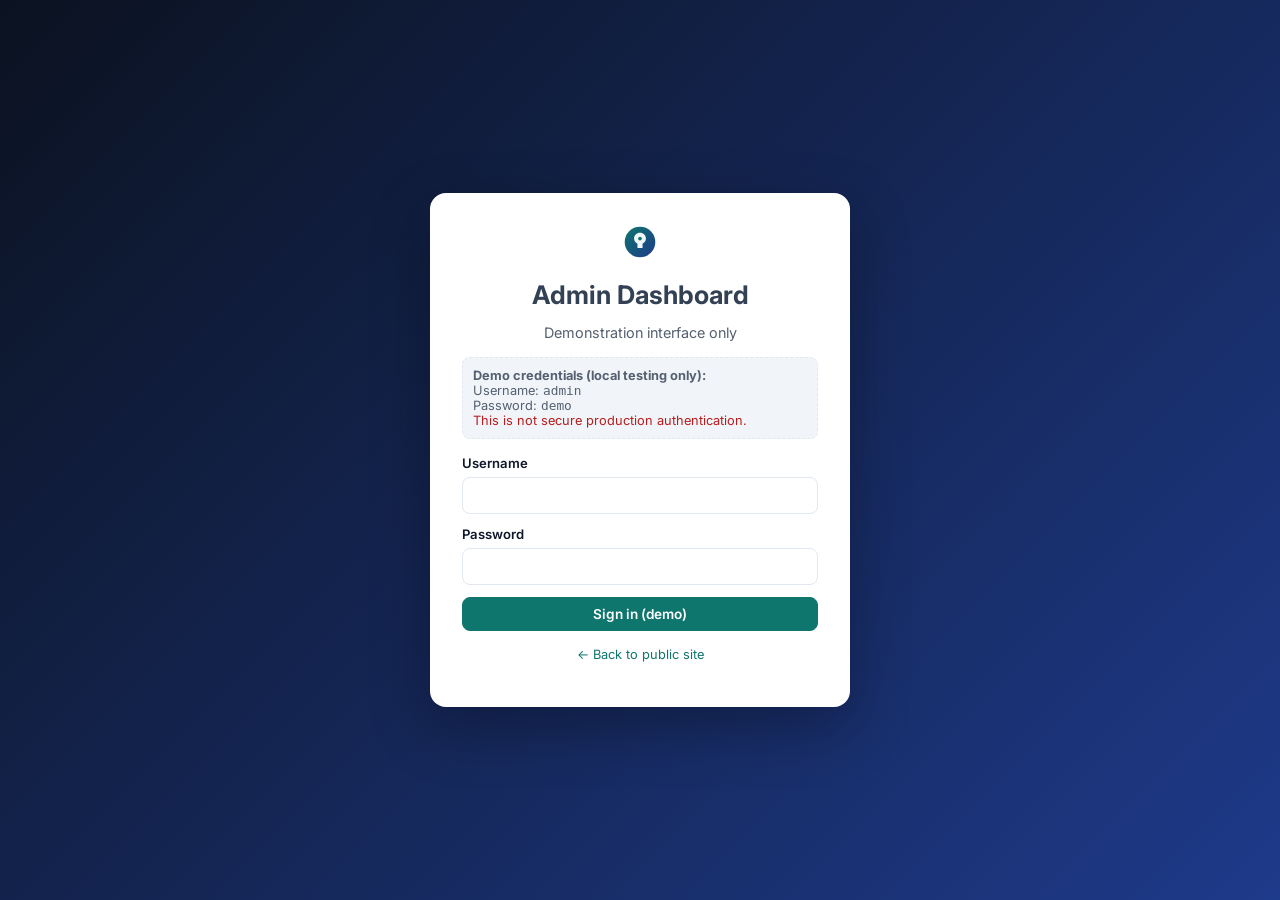
==== admin.html @ 68cb0996 "Build Oasis Healthcare Group concept platform demo" ====
<!DOCTYPE html>
<html lang="en">
<head>
  <meta charset="UTF-8">
  <meta name="viewport" content="width=device-width, initial-scale=1.0">
  <title>Oasis Healthcare Group — Admin Dashboard (Demo)</title>
  <meta name="robots" content="noindex, nofollow">
  <meta name="description" content="Demonstration administration dashboard for the Oasis Healthcare Group concept platform. Local demo data only.">
  <link rel="icon" href="assets/favicon.svg" type="image/svg+xml">
  <link rel="stylesheet" href="css/admin.css?v=6">
</head>
<body class="admin">
  <!-- Login screen -->
  <div id="loginScreen" class="login-wrap">
    <div class="login-card">
      <div data-logo="compact" style="display:flex; justify-content:center; margin-bottom:12px;"></div>
      <h1>Admin Dashboard</h1>
      <p>Demonstration interface only</p>
      <div class="login-demo">
        <strong>Demo credentials (local testing only):</strong><br>
        Username: <code>admin</code><br>
        Password: <code>demo</code><br>
        <span style="color:#b91c1c;">This is not secure production authentication.</span>
      </div>
      <form id="loginForm">
        <div class="field"><label for="lUser">Username</label><input id="lUser" type="text" autocomplete="username" required></div>
        <div class="field"><label for="lPass">Password</label><input id="lPass" type="password" autocomplete="current-password" required></div>
        <button class="btn btn-primary" type="submit" style="width:100%; justify-content:center;">Sign in (demo)</button>
        <p id="loginErr" style="color:#b91c1c; font-size:.85rem; margin-top:8px; display:none;"></p>
      </form>
      <p style="margin-top:16px; font-size:.8rem;"><a href="index.html">← Back to public site</a></p>
    </div>
  </div>

  <!-- App shell -->
  <div id="appShell" style="display:none;">
    <div class="demo-banner">
      <span class="icon"><svg viewBox="0 0 24 24" fill="none" stroke="currentColor" stroke-width="2" stroke-linecap="round"><path d="M10.3 3.8 1.8 18a2 2 0 0 0 1.7 3h17a2 2 0 0 0 1.7-3L13.7 3.8a2 2 0 0 0-3.4 0z"/><path d="M12 9v4M12 17h.01"/></svg></span>
      <span><strong>DEMO MODE.</strong> Data is stored in your browser (localStorage). No real hospital systems are connected. Do not use for real patient data.</span>
    </div>
    <div class="admin-shell">
      <aside class="sidebar" id="sidebar">
        <div class="sidebar-brand">
          <div data-logo="compact"></div>
        </div>
        <nav class="sidebar-nav" id="sideNav"></nav>
        <div class="sidebar-foot">v1.0 · Concept demo</div>
      </aside>
      <div class="sidebar-backdrop" id="sideBackdrop"></div>
      <div class="main">
        <header class="topbar">
          <div style="display:flex; align-items:center; gap:12px;">
            <button class="btn btn-sm sidebar-toggle" id="sideToggle">☰</button>
            <div>
              <div class="topbar-title" id="pageTitle">Overview</div>
              <div class="topbar-sub" id="pageSub">Demonstration dashboard</div>
            </div>
          </div>
          <div class="topbar-actions">
            <div class="search-box">
              <span class="icon"><svg viewBox="0 0 24 24" fill="none" stroke="currentColor" stroke-width="2" stroke-linecap="round" stroke-linejoin="round"><circle cx="11" cy="11" r="7"/><path d="M21 21l-4.3-4.3"/></svg></span>
              <input id="globalSearch" type="search" placeholder="Search…">
            </div>
            <button class="btn btn-sm btn-ghost" id="notifBtn" aria-label="Notifications" style="position:relative;">
              <span class="icon"><svg viewBox="0 0 24 24" fill="none" stroke="currentColor" stroke-width="1.8" stroke-linecap="round" stroke-linejoin="round"><path d="M18 8a6 6 0 1 0-12 0c0 7-3 9-3 9h18s-3-2-3-9"/><path d="M13.7 21a2 2 0 0 1-3.4 0"/></svg></span>
              <span id="notifCount" class="badge badge-danger" aria-hidden="true" style="position:absolute; top:-6px; right:-6px; display:none;">0</span>
            </button>
            <div class="profile-menu">
              <div class="avatar">A</div>
              <button class="btn btn-sm btn-ghost" id="logoutBtn">Logout</button>
            </div>
          </div>
        </header>
        <main class="content" id="content"></main>
      </div>
    </div>
  </div>

  <div id="toastHost" class="toast-host" aria-live="polite"></div>

  <script src="js/utils.js?v=3"></script>
  <script src="js/data.js?v=3"></script>
  <script src="js/components.js?v=3"></script>
  <script src="js/admin.js?v=4"></script>
</body>
</html>
---- css/admin.css ----
/* admin.css — enterprise dashboard design system */
@import url('https://fonts.googleapis.com/css2?family=Inter:wght@400;500;600;700&family=Fraunces:opsz,wght@9..144,500;9..144,600;9..144,700&display=swap');
:root {
  --a-bg: #f1f5f9;
  --a-sidebar: #0b1220;
  --a-sidebar-2: #111a2e;
  --a-card: #ffffff;
  --a-line: #e2e8f0;
  --a-ink: #0f172a;
  --a-body: #334155;
  --a-muted: #556070;
  --a-teal: #0f766e;
  --a-navy: #1e3a8a;
  --a-red: #dc2626;
  --a-amber: #d97706;
  --a-green: #16a34a;
  --a-purple: #7c3aed;
  --a-header-h: 64px;
  --a-sidebar-w: 260px;
}
* { box-sizing: border-box; }
body.admin { margin:0; font-family: 'Inter', system-ui, sans-serif; background: var(--a-bg); color: var(--a-body); font-size:14px; }
img { max-width:100%; }
a { color: var(--a-teal); text-decoration:none; }
button { font-family: inherit; cursor:pointer; }
input, select, textarea { font-family: inherit; font-size:14px; }

.admin-shell { display:grid; grid-template-columns: var(--a-sidebar-w) 1fr; min-height:100vh; }
.sidebar { background: var(--a-sidebar); color:#cbd5e1; display:flex; flex-direction:column; position:sticky; top:0; height:100vh; overflow-y:auto; }
.sidebar-brand { padding:20px; display:flex; align-items:center; gap:10px; border-bottom:1px solid rgba(255,255,255,.08); }
.sidebar-brand .logo-name { color:#fff; font-family: 'Fraunces', serif; font-size:1.1rem; }
.sidebar-brand .logo-sub { color: rgba(255,255,255,.5); font-size:.7rem; text-transform:uppercase; letter-spacing:.06em; }
.sidebar-nav { padding:12px; display:flex; flex-direction:column; gap:2px; flex:1; }
.nav-item { display:flex; align-items:center; gap:10px; padding:10px 12px; border-radius:8px; color: rgba(255,255,255,.75); background:none; border:none; width:100%; text-align:left; font-weight:500; font-size:.9rem; }
.nav-item:hover { background: rgba(255,255,255,.06); color:#fff; }
.nav-item.active { background: rgba(15,118,110,.25); color:#fff; border-left:3px solid var(--a-teal); }
.nav-item .icon { width:18px; height:18px; display:inline-flex; }
.nav-item .icon svg { width:100%; height:100%; }
.sidebar-foot { padding:16px; border-top:1px solid rgba(255,255,255,.08); font-size:.75rem; color: rgba(255,255,255,.45); }

.main { display:flex; flex-direction:column; min-width:0; }
.topbar { height: var(--a-header-h); background:#fff; border-bottom:1px solid var(--a-line); display:flex; align-items:center; justify-content:space-between; padding:0 24px; gap:16px; position:sticky; top:0; z-index:50; }
.topbar-title { font-size:1.1rem; font-weight:600; color: var(--a-ink); }
.topbar-sub { font-size:.8rem; color: var(--a-muted); }
.topbar-actions { display:flex; align-items:center; gap:10px; }
.search-box { display:flex; align-items:center; gap:8px; background: var(--a-bg); border:1px solid var(--a-line); border-radius:8px; padding:6px 10px; min-width:220px; }
.search-box input { border:none; background:transparent; outline:none; width:100%; }
.search-box .icon { width:16px; height:16px; color: var(--a-muted); display:inline-flex; }
.search-box .icon svg { width:100%; height:100%; }
.profile-menu { display:flex; align-items:center; gap:8px; }
.avatar { width:32px; height:32px; border-radius:50%; background: var(--a-teal); color:#fff; display:flex; align-items:center; justify-content:center; font-weight:600; font-size:.85rem; }

.content { padding:24px; flex:1; }
.page { display:none; }
.page.active { display:block; }

.demo-banner { background: linear-gradient(90deg, #7c3aed, #1e3a8a); color:#fff; padding:10px 24px; font-size:.85rem; display:flex; align-items:center; gap:10px; }
.demo-banner .icon { width:16px; height:16px; display:inline-flex; }
.demo-banner .icon svg { width:100%; height:100%; }

/* cards */
.kpi-grid { display:grid; grid-template-columns: repeat(4,1fr); gap:16px; margin-bottom:20px; }
.kpi { background: var(--a-card); border:1px solid var(--a-line); border-radius:12px; padding:18px; }
.kpi .kpi-label { font-size:.78rem; color: var(--a-muted); text-transform:uppercase; letter-spacing:.06em; font-weight:600; }
.kpi .kpi-value { font-size:1.9rem; font-weight:700; color: var(--a-ink); margin:6px 0 2px; font-family:'Fraunces',serif; }
.kpi .kpi-sub { font-size:.78rem; color: var(--a-muted); }
.kpi .kpi-icon { width:36px; height:36px; border-radius:8px; display:flex; align-items:center; justify-content:center; float:right; }
.kpi .kpi-icon .icon { width:18px; height:18px; display:inline-flex; }
.kpi .kpi-icon .icon svg { width:100%; height:100%; }
.kpi.teal .kpi-icon { background: rgba(15,118,110,.1); color: var(--a-teal); }
.kpi.navy .kpi-icon { background: rgba(30,58,138,.1); color: var(--a-navy); }
.kpi.amber .kpi-icon { background: rgba(217,119,6,.1); color: var(--a-amber); }
.kpi.green .kpi-icon { background: rgba(22,163,74,.1); color: var(--a-green); }
.kpi.purple .kpi-icon { background: rgba(124,58,237,.1); color: var(--a-purple); }
.kpi.red .kpi-icon { background: rgba(220,38,38,.1); color: var(--a-red); }

.panel { background: var(--a-card); border:1px solid var(--a-line); border-radius:12px; padding:20px; margin-bottom:20px; }
.panel-head { display:flex; align-items:center; justify-content:space-between; margin-bottom:16px; gap:12px; flex-wrap:wrap; }
.panel-title { font-size:1rem; font-weight:600; color: var(--a-ink); margin:0; }
.panel-sub { font-size:.8rem; color: var(--a-muted); margin:0; }

/* tables */
.table-wrap { overflow-x:auto; border:1px solid var(--a-line); border-radius:10px; background:#fff; }
table.data-table { width:100%; border-collapse:collapse; font-size:.88rem; }
table.data-table th { text-align:left; padding:10px 12px; background: var(--a-bg); color: var(--a-muted); font-weight:600; font-size:.75rem; text-transform:uppercase; letter-spacing:.05em; border-bottom:1px solid var(--a-line); white-space:nowrap; }
table.data-table td { padding:10px 12px; border-bottom:1px solid var(--a-line); vertical-align:top; }
table.data-table tr:hover td { background: #fafbfc; }
table.data-table tr:last-child td { border-bottom:none; }
.badge { display:inline-flex; align-items:center; gap:4px; font-size:.7rem; font-weight:600; padding:3px 8px; border-radius:999px; }
.badge-success { background: rgba(22,163,74,.12); color:#116932; }
.badge-warn { background: rgba(217,119,6,.12); color:#92400e; }
.badge-danger { background: rgba(220,38,38,.12); color:#991b1b; }
.badge-info { background: rgba(30,58,138,.12); color:#1e3a8a; }
.badge-muted { background: var(--a-bg); color: var(--a-muted); }
.badge-primary { background: rgba(15,118,110,.12); color: var(--a-teal); }
.badge-demo { background: rgba(124,58,237,.12); color:#6d28d9; }

/* forms */
.form-grid { display:grid; grid-template-columns: 1fr 1fr; gap:14px; }
.form-grid .full { grid-column: 1 / -1; }
.field { display:flex; flex-direction:column; gap:6px; margin-bottom:12px; }
.field label { font-size:.82rem; font-weight:600; color: var(--a-ink); }
.field input, .field select, .field textarea { width:100%; padding:9px 11px; border:1px solid var(--a-line); border-radius:8px; background:#fff; }
.field input:focus, .field select:focus, .field textarea:focus { outline:2px solid var(--a-teal); outline-offset:1px; border-color: var(--a-teal); }
.field textarea { resize:vertical; min-height:80px; }
.field-error { color: var(--a-red); font-size:.78rem; }
.field.invalid input, .field.invalid select, .field.invalid textarea { border-color: var(--a-red); }
.checkbox-row { display:flex; align-items:center; gap:8px; }

/* buttons */
.btn { display:inline-flex; align-items:center; gap:6px; padding:8px 14px; border-radius:8px; border:1px solid var(--a-line); font-weight:600; font-size:.85rem; background:#fff; color: var(--a-ink); }
.btn:hover { background: var(--a-bg); }
.btn-primary { background: var(--a-teal); color:#fff; border-color: var(--a-teal); }
.btn-primary:hover { background: #0b5e58; color:#fff; }
.btn-secondary { background: var(--a-navy); color:#fff; border-color: var(--a-navy); }
.btn-ghost { background:transparent; }
.btn-danger { background: var(--a-red); color:#fff; border-color: var(--a-red); }
.btn-sm { padding:5px 9px; font-size:.78rem; }
.btn .icon { width:14px; height:14px; display:inline-flex; }
.btn .icon svg { width:100%; height:100%; }

/* filter bars */
.filter-grid { display:grid; grid-template-columns: 2fr 1fr 1fr 1fr 1fr; gap:8px; margin-bottom:12px; }
.filter-grid.cols-4 { grid-template-columns: 2fr 1fr 1fr 1fr; }
.filter-grid input, .filter-grid select { width:100%; padding:8px 10px; border:1px solid var(--a-line); border-radius:8px; background:#fff; }

/* tabs in admin */
.view-tabs { display:flex; gap:4px; margin-bottom:16px; }
.view-tab { padding:8px 12px; border-radius:8px; background:transparent; border:1px solid var(--a-line); color: var(--a-muted); font-weight:600; font-size:.82rem; }
.view-tab.active { background: var(--a-teal); color:#fff; border-color: var(--a-teal); }

/* charts */
.bar-chart { display:flex; flex-direction:column; gap:8px; }
.bar-row { display:grid; grid-template-columns: 150px 1fr 36px; gap:8px; align-items:center; font-size:.82rem; }
.bar-track { height:8px; background: var(--a-bg); border-radius:999px; overflow:hidden; }
.bar-fill { height:100%; background: var(--a-teal); border-radius:999px; }
.legend { display:flex; flex-wrap:wrap; gap:10px; font-size:.8rem; }
.legend span { display:inline-flex; align-items:center; gap:6px; }
.legend i { width:10px; height:10px; border-radius:2px; display:inline-block; }

/* modal */
.modal-overlay { position:fixed; inset:0; z-index:500; background: rgba(15,23,42,.55); display:flex; align-items:center; justify-content:center; padding:20px; opacity:0; pointer-events:none; transition: opacity 180ms ease; }
.modal-overlay.show { opacity:1; pointer-events:auto; }
.modal-card { background:#fff; border-radius:12px; width:min(760px,100%); max-height:90vh; overflow:auto; box-shadow: 0 12px 40px rgba(15,23,42,.2); }
.modal-card.modal-sm { width:min(420px,100%); }
.modal-card.modal-lg { width:min(960px,100%); }
.modal-header { display:flex; align-items:center; justify-content:space-between; padding:16px 20px; border-bottom:1px solid var(--a-line); }
.modal-title { margin:0; font-size:1.05rem; font-weight:600; color: var(--a-ink); }
.modal-close { background:none; border:none; font-size:1.4rem; color: var(--a-muted); padding:4px 8px; border-radius:6px; }
.modal-close:hover { background: var(--a-bg); color: var(--a-ink); }
.modal-body-wrap { padding:20px; }
.modal-actions { display:flex; justify-content:flex-end; gap:8px; padding:14px 20px; border-top:1px solid var(--a-line); flex-wrap:wrap; }

/* toast */
.toast-host { position:fixed; bottom:20px; right:20px; z-index:600; display:flex; flex-direction:column; gap:8px; }
.toast { background: var(--a-ink); color:#fff; padding:10px 14px; border-radius:8px; box-shadow:0 8px 24px rgba(15,23,42,.2); transform: translateY(20px); opacity:0; transition: all 200ms ease; max-width:360px; font-size:.85rem; }
.toast.show { transform: translateY(0); opacity:1; }
.toast-success { background: var(--a-green); }
.toast-error { background: var(--a-red); }
.toast-warn { background: var(--a-amber); }
.toast-info { background: var(--a-teal); }

/* login */
.login-wrap { min-height:100vh; display:flex; align-items:center; justify-content:center; padding:20px; background: linear-gradient(135deg, #0b1220, #1e3a8a); }
.login-card { background:#fff; border-radius:16px; width:min(420px,100%); padding:32px; box-shadow:0 20px 60px rgba(0,0,0,.3); }
.login-card h1 { font-size:1.6rem; text-align:center; margin-bottom:6px; }
.login-card p { text-align:center; color: var(--a-muted); font-size:.9rem; }
.login-demo { background: var(--a-bg); border:1px dashed var(--a-line); border-radius:8px; padding:10px; font-size:.8rem; color: var(--a-muted); margin:16px 0; }

/* empty */
.empty-state { text-align:center; padding:32px 16px; color: var(--a-muted); }
.empty-state h3 { color: var(--a-ink); font-size:1rem; }

/* responsive */
.sidebar-toggle { display:none; }
@media (max-width: 900px) {
  .admin-shell { grid-template-columns: 1fr; }
  .sidebar { position:fixed; left:0; top:0; z-index:100; transform: translateX(-100%); transition: transform 220ms ease; width: var(--a-sidebar-w); }
  .sidebar.open { transform: translateX(0); }
  .sidebar-backdrop { position:fixed; inset:0; background: rgba(0,0,0,.4); z-index:99; display:none; }
  .sidebar-backdrop.open { display:block; }
  .sidebar-toggle { display:inline-flex; }
  .kpi-grid { grid-template-columns: repeat(2,1fr); }
  .form-grid { grid-template-columns: 1fr; }
}
@media (max-width: 900px) {
  .filter-grid, .filter-grid.cols-4 { grid-template-columns: 1fr 1fr; }
}
@media (max-width: 560px) {
  .kpi-grid { grid-template-columns: 1fr; }
  .content { padding:16px; }
  .topbar { padding:0 12px; }
  .search-box { display:none; }
  .topbar-sub { display:none; }
  .filter-grid, .filter-grid.cols-4 { grid-template-columns: 1fr; }
}
@media (prefers-reduced-motion: reduce) {
  * { animation-duration:.01ms !important; transition-duration:.01ms !important; }
}
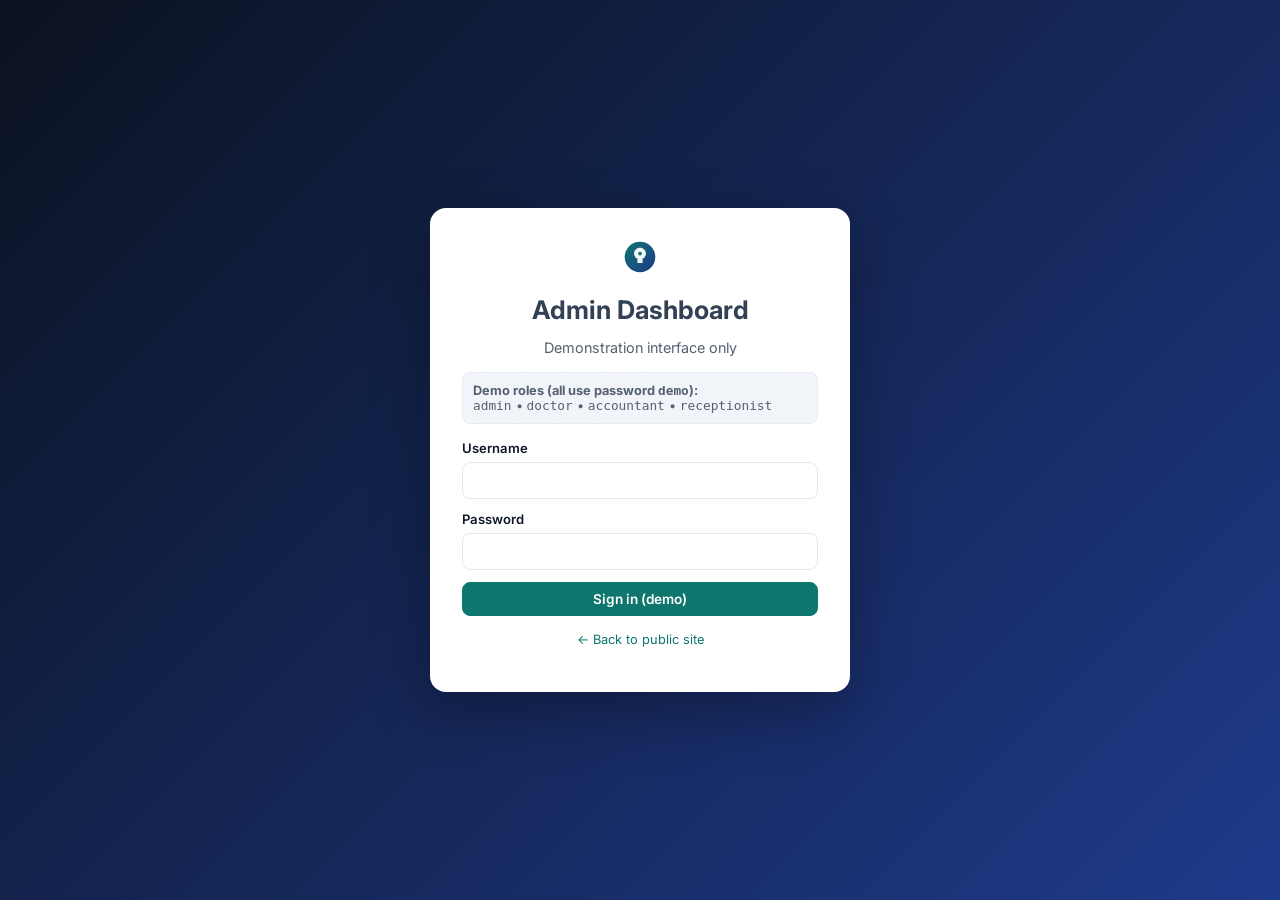
==== commit 649ccd31: "Add role-based demo logins and per-role default dashboards" ====
--- a/admin.html
+++ b/admin.html
@@ -7,7 +7,7 @@
   <meta name="robots" content="noindex, nofollow">
   <meta name="description" content="Demonstration administration dashboard for the Oasis Healthcare Group concept platform. Local demo data only.">
   <link rel="icon" href="assets/favicon.svg" type="image/svg+xml">
-  <link rel="stylesheet" href="css/admin.css?v=6">
+  <link rel="stylesheet" href="css/admin.css?v=11">
 </head>
 <body class="admin">
   <!-- Login screen -->
@@ -17,10 +17,8 @@
       <h1>Admin Dashboard</h1>
       <p>Demonstration interface only</p>
       <div class="login-demo">
-        <strong>Demo credentials (local testing only):</strong><br>
-        Username: <code>admin</code><br>
-        Password: <code>demo</code><br>
-        <span style="color:#b91c1c;">This is not secure production authentication.</span>
+        <strong>Demo roles (all use password <code>demo</code>):</strong><br>
+        <code>admin</code> • <code>doctor</code> • <code>accountant</code> • <code>receptionist</code>
       </div>
       <form id="loginForm">
         <div class="field"><label for="lUser">Username</label><input id="lUser" type="text" autocomplete="username" required></div>
@@ -41,7 +39,8 @@
     <div class="admin-shell">
       <aside class="sidebar" id="sidebar">
         <div class="sidebar-brand">
-          <div data-logo="compact"></div>
+          <div data-logo></div>
+          <button class="sidebar-close" id="sideClose" aria-label="Close navigation menu">&times;</button>
         </div>
         <nav class="sidebar-nav" id="sideNav"></nav>
         <div class="sidebar-foot">v1.0 · Concept demo</div>
@@ -50,16 +49,20 @@
       <div class="main">
         <header class="topbar">
           <div style="display:flex; align-items:center; gap:12px;">
-            <button class="btn btn-sm sidebar-toggle" id="sideToggle">☰</button>
+            <button class="btn btn-sm sidebar-toggle" id="sideToggle" aria-label="Open navigation menu" aria-expanded="false" aria-controls="sidebar">
+              <span class="icon"><svg viewBox="0 0 24 24" fill="none" stroke="currentColor" stroke-width="2" stroke-linecap="round"><path d="M3 6h18M3 12h18M3 18h18"/></svg></span>
+              <span class="sidebar-toggle-label">Menu</span>
+            </button>
             <div>
               <div class="topbar-title" id="pageTitle">Overview</div>
               <div class="topbar-sub" id="pageSub">Demonstration dashboard</div>
             </div>
           </div>
           <div class="topbar-actions">
+            <a class="btn btn-sm btn-ghost topbar-public" href="index.html" target="_blank" rel="noopener">View public site</a>
             <div class="search-box">
               <span class="icon"><svg viewBox="0 0 24 24" fill="none" stroke="currentColor" stroke-width="2" stroke-linecap="round" stroke-linejoin="round"><circle cx="11" cy="11" r="7"/><path d="M21 21l-4.3-4.3"/></svg></span>
-              <input id="globalSearch" type="search" placeholder="Search…">
+              <input id="globalSearch" type="search" placeholder="Search facilities…">
             </div>
             <button class="btn btn-sm btn-ghost" id="notifBtn" aria-label="Notifications" style="position:relative;">
               <span class="icon"><svg viewBox="0 0 24 24" fill="none" stroke="currentColor" stroke-width="1.8" stroke-linecap="round" stroke-linejoin="round"><path d="M18 8a6 6 0 1 0-12 0c0 7-3 9-3 9h18s-3-2-3-9"/><path d="M13.7 21a2 2 0 0 1-3.4 0"/></svg></span>
@@ -81,6 +84,6 @@
   <script src="js/utils.js?v=3"></script>
   <script src="js/data.js?v=3"></script>
   <script src="js/components.js?v=3"></script>
-  <script src="js/admin.js?v=4"></script>
+  <script src="js/admin.js?v=8"></script>
 </body>
 </html>
--- a/css/admin.css
+++ b/css/admin.css
@@ -28,8 +28,13 @@
 .admin-shell { display:grid; grid-template-columns: var(--a-sidebar-w) 1fr; min-height:100vh; }
 .sidebar { background: var(--a-sidebar); color:#cbd5e1; display:flex; flex-direction:column; position:sticky; top:0; height:100vh; overflow-y:auto; }
 .sidebar-brand { padding:20px; display:flex; align-items:center; gap:10px; border-bottom:1px solid rgba(255,255,255,.08); }
+.sidebar-brand .logo { display:flex; align-items:center; gap:10px; text-decoration:none; }
+.sidebar-brand .logo-mark { display:inline-flex; flex:none; }
+.sidebar-brand .logo-text { display:flex; flex-direction:column; line-height:1.05; }
 .sidebar-brand .logo-name { color:#fff; font-family: 'Fraunces', serif; font-size:1.1rem; }
 .sidebar-brand .logo-sub { color: rgba(255,255,255,.5); font-size:.7rem; text-transform:uppercase; letter-spacing:.06em; }
+.sidebar-close { display:none; margin-left:auto; padding:4px 7px; border:0; border-radius:6px; background:transparent; color:rgba(255,255,255,.65); font-size:1.5rem; line-height:1; cursor:pointer; }
+.sidebar-close:hover { background:rgba(255,255,255,.08); color:#fff; }
 .sidebar-nav { padding:12px; display:flex; flex-direction:column; gap:2px; flex:1; }
 .nav-item { display:flex; align-items:center; gap:10px; padding:10px 12px; border-radius:8px; color: rgba(255,255,255,.75); background:none; border:none; width:100%; text-align:left; font-weight:500; font-size:.9rem; }
 .nav-item:hover { background: rgba(255,255,255,.06); color:#fff; }
@@ -38,7 +43,7 @@
 .nav-item .icon svg { width:100%; height:100%; }
 .sidebar-foot { padding:16px; border-top:1px solid rgba(255,255,255,.08); font-size:.75rem; color: rgba(255,255,255,.45); }
 
-.main { display:flex; flex-direction:column; min-width:0; }
+.sidebar-backdrop { display:none; }\n.main { display:flex; flex-direction:column; min-width:0; }
 .topbar { height: var(--a-header-h); background:#fff; border-bottom:1px solid var(--a-line); display:flex; align-items:center; justify-content:space-between; padding:0 24px; gap:16px; position:sticky; top:0; z-index:50; }
 .topbar-title { font-size:1.1rem; font-weight:600; color: var(--a-ink); }
 .topbar-sub { font-size:.8rem; color: var(--a-muted); }
@@ -75,6 +80,9 @@
 .kpi.red .kpi-icon { background: rgba(220,38,38,.1); color: var(--a-red); }
 
 .panel { background: var(--a-card); border:1px solid var(--a-line); border-radius:12px; padding:20px; margin-bottom:20px; }
+.overview-charts { display:grid; grid-template-columns: 1fr 1fr; gap:16px; margin-bottom:20px; }
+.overview-charts .panel, .report-grid .panel { margin-bottom:0; }
+.report-grid { display:grid; grid-template-columns: 1fr 1fr; gap:16px; }
 .panel-head { display:flex; align-items:center; justify-content:space-between; margin-bottom:16px; gap:12px; flex-wrap:wrap; }
 .panel-title { font-size:1rem; font-weight:600; color: var(--a-ink); margin:0; }
 .panel-sub { font-size:.8rem; color: var(--a-muted); margin:0; }
@@ -86,7 +94,7 @@
 table.data-table td { padding:10px 12px; border-bottom:1px solid var(--a-line); vertical-align:top; }
 table.data-table tr:hover td { background: #fafbfc; }
 table.data-table tr:last-child td { border-bottom:none; }
-.badge { display:inline-flex; align-items:center; gap:4px; font-size:.7rem; font-weight:600; padding:3px 8px; border-radius:999px; }
+.badge { display:inline-flex; align-items:center; gap:4px; font-size:.7rem; font-weight:600; padding:3px 8px; border-radius:999px; white-space:nowrap; }
 .badge-success { background: rgba(22,163,74,.12); color:#116932; }
 .badge-warn { background: rgba(217,119,6,.12); color:#92400e; }
 .badge-danger { background: rgba(220,38,38,.12); color:#991b1b; }
@@ -172,7 +180,14 @@
 .empty-state h3 { color: var(--a-ink); font-size:1rem; }
 
 /* responsive */
-.sidebar-toggle { display:none; }
+.sidebar-toggle { display:none; align-items:center; gap:7px; font-weight:600; }
+.sidebar-toggle .icon { width:18px; height:18px; display:inline-flex; }
+.sidebar-toggle .icon svg { width:100%; height:100%; }
+@media (max-width: 1100px) {
+  .kpi-grid { grid-template-columns: repeat(2,1fr); }
+  .overview-charts, .report-grid { grid-template-columns: 1fr; }
+  .topbar-public { display:none; }
+}
 @media (max-width: 900px) {
   .admin-shell { grid-template-columns: 1fr; }
   .sidebar { position:fixed; left:0; top:0; z-index:100; transform: translateX(-100%); transition: transform 220ms ease; width: var(--a-sidebar-w); }
@@ -180,6 +195,7 @@
   .sidebar-backdrop { position:fixed; inset:0; background: rgba(0,0,0,.4); z-index:99; display:none; }
   .sidebar-backdrop.open { display:block; }
   .sidebar-toggle { display:inline-flex; }
+  .sidebar-close { display:inline-flex; align-items:center; justify-content:center; }
   .kpi-grid { grid-template-columns: repeat(2,1fr); }
   .form-grid { grid-template-columns: 1fr; }
 }
@@ -194,6 +210,10 @@
   .topbar-sub { display:none; }
   .filter-grid, .filter-grid.cols-4 { grid-template-columns: 1fr; }
 }
+@media (max-width: 380px) {
+  .sidebar-toggle-label { display:none; }
+  .sidebar-toggle { padding:8px; }
+}
 @media (prefers-reduced-motion: reduce) {
   * { animation-duration:.01ms !important; transition-duration:.01ms !important; }
 }
